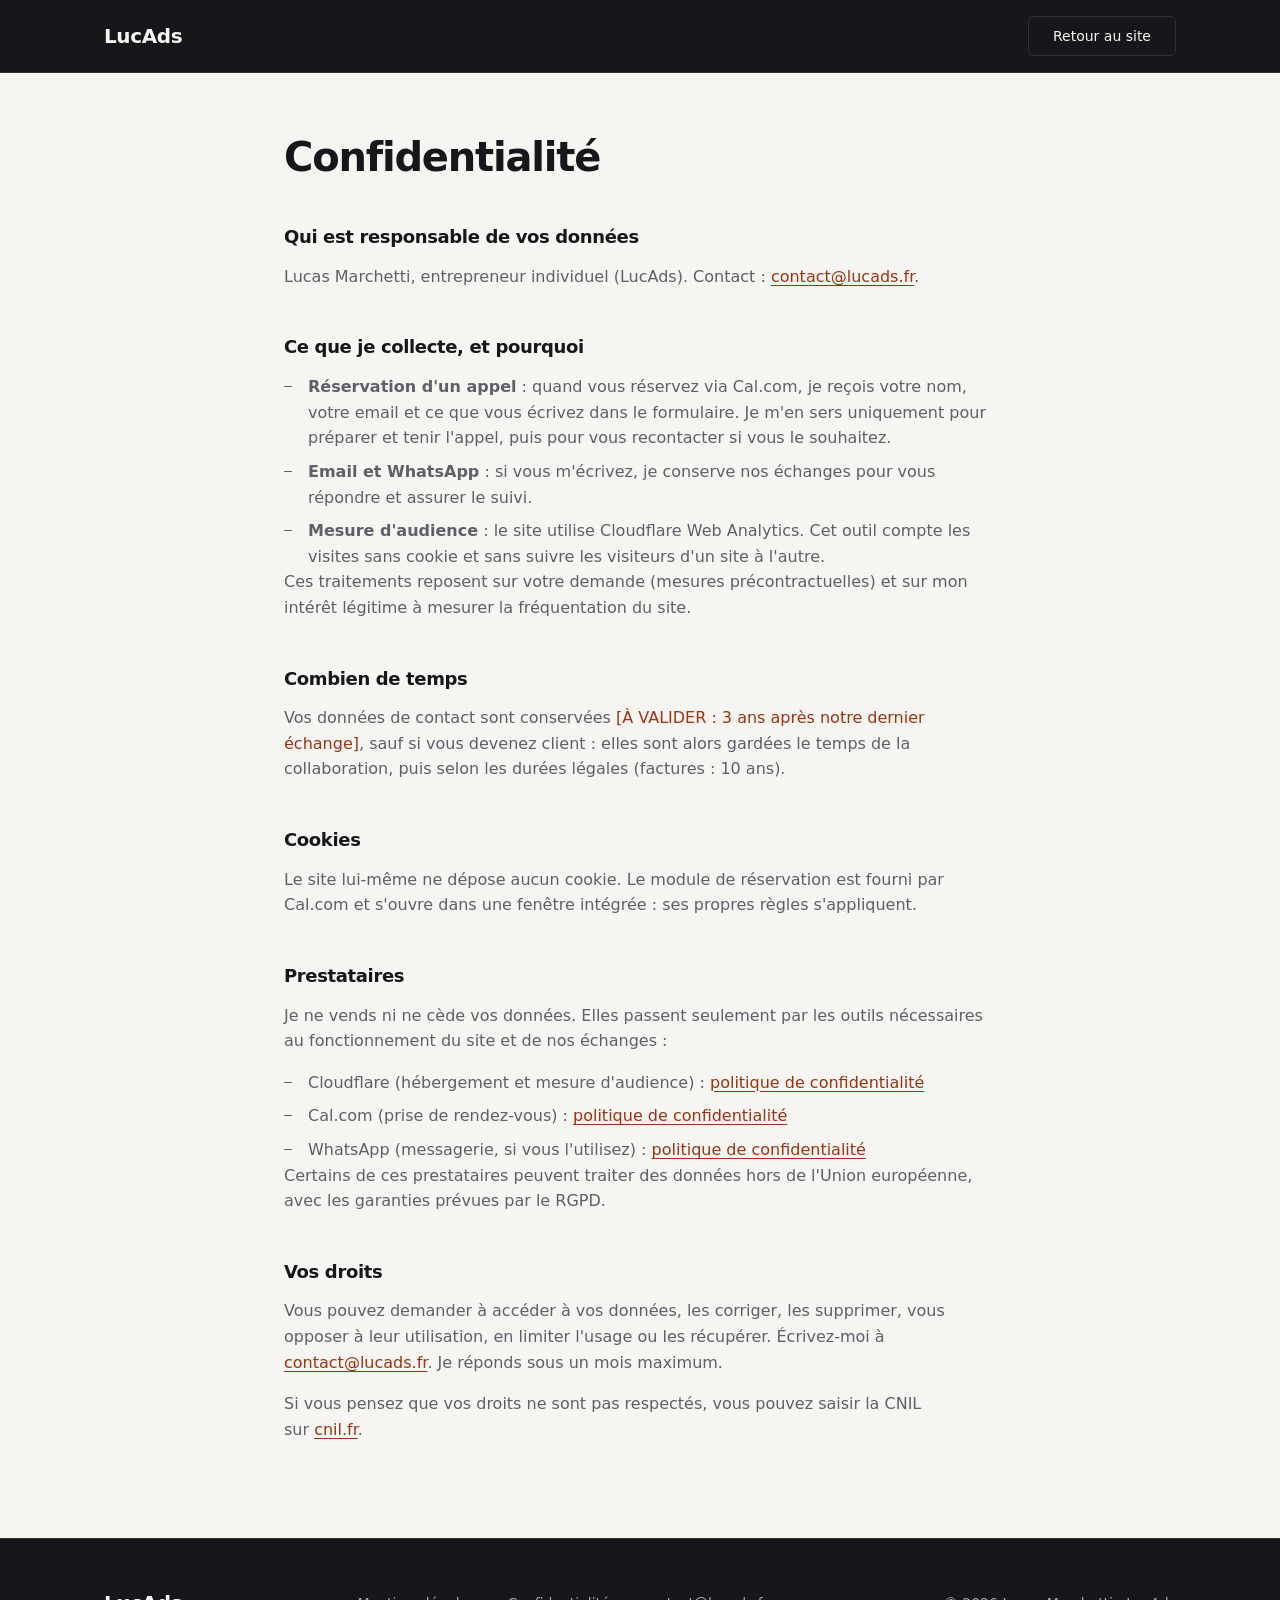
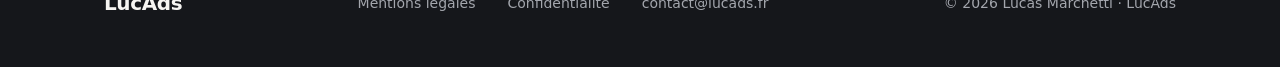
==== confidentialite.html @ 69f7c2b8 "feat: refonte "pas l'air fait par une IA" - DESIGN.md : palette encre/papier/brique, Schibsted Grote" ====
<!DOCTYPE html>
<html lang="fr">
<head>
<meta charset="UTF-8">
<meta name="viewport" content="width=device-width, initial-scale=1.0">
<title>Confidentialité | LucAds</title>
<meta name="description" content="Quelles données personnelles le site lucads.fr collecte, pourquoi, combien de temps, et comment exercer vos droits.">
<link rel="icon" href="assets/favicon.svg" type="image/svg+xml">
<link rel="icon" href="assets/favicon-32.png" type="image/png" sizes="32x32">
<link rel="apple-touch-icon" href="assets/apple-touch-icon.png">
<link rel="manifest" href="site.webmanifest">
<link rel="canonical" href="https://lucads.fr/confidentialite.html">
<meta name="theme-color" content="#15171b">
<link rel="stylesheet" href="styles.css">
<script>document.documentElement.classList.add("js");</script>
</head>
<body>

<a class="skip-link" href="#main">Aller au contenu</a>

<header class="site-header">
  <div class="container header-row">
    <a href="./" class="logo">LucAds</a>
    <a href="./" class="btn btn-secondary header-back">Retour au site</a>
  </div>
</header>

<main id="main" class="legal">
  <div class="container">
    <h1>Confidentialité</h1>

    <h2>Qui est responsable de vos données</h2>
    <p>Lucas Marchetti, entrepreneur individuel (LucAds). Contact : <a href="mailto:contact@lucads.fr">contact@lucads.fr</a>.</p>

    <h2>Ce que je collecte, et pourquoi</h2>
    <ul>
      <li><strong>Réservation d'un appel</strong> : quand vous réservez via Cal.com, je reçois votre nom, votre email et ce que vous écrivez dans le formulaire. Je m'en sers uniquement pour préparer et tenir l'appel, puis pour vous recontacter si vous le souhaitez.</li>
      <li><strong>Email et WhatsApp</strong> : si vous m'écrivez, je conserve nos échanges pour vous répondre et assurer le suivi.</li>
      <li><strong>Mesure d'audience</strong> : le site utilise Cloudflare Web Analytics. Cet outil compte les visites sans cookie et sans suivre les visiteurs d'un site à l'autre.</li>
    </ul>
    <p>Ces traitements reposent sur votre demande (mesures précontractuelles) et sur mon intérêt légitime à mesurer la fréquentation du site.</p>

    <h2>Combien de temps</h2>
    <p>Vos données de contact sont conservées <span class="a-completer">[À VALIDER : 3 ans après notre dernier échange]</span>, sauf si vous devenez client : elles sont alors gardées le temps de la collaboration, puis selon les durées légales (factures : 10 ans).</p>

    <h2>Cookies</h2>
    <p>Le site lui-même ne dépose aucun cookie. Le module de réservation est fourni par Cal.com et s'ouvre dans une fenêtre intégrée : ses propres règles s'appliquent.</p>

    <h2>Prestataires</h2>
    <p>Je ne vends ni ne cède vos données. Elles passent seulement par les outils nécessaires au fonctionnement du site et de nos échanges :</p>
    <ul>
      <li>Cloudflare (hébergement et mesure d'audience) : <a href="https://www.cloudflare.com/privacypolicy/" rel="noopener">politique de confidentialité</a></li>
      <li>Cal.com (prise de rendez-vous) : <a href="https://cal.com/privacy" rel="noopener">politique de confidentialité</a></li>
      <li>WhatsApp (messagerie, si vous l'utilisez) : <a href="https://www.whatsapp.com/legal/privacy-policy" rel="noopener">politique de confidentialité</a></li>
    </ul>
    <p>Certains de ces prestataires peuvent traiter des données hors de l'Union européenne, avec les garanties prévues par le RGPD.</p>

    <h2>Vos droits</h2>
    <p>Vous pouvez demander à accéder à vos données, les corriger, les supprimer, vous opposer à leur utilisation, en limiter l'usage ou les récupérer. Écrivez-moi à <a href="mailto:contact@lucads.fr">contact@lucads.fr</a>. Je réponds sous un mois maximum.</p>
    <p>Si vous pensez que vos droits ne sont pas respectés, vous pouvez saisir la CNIL sur <a href="https://www.cnil.fr/" rel="noopener">cnil.fr</a>.</p>
  </div>
</main>

<footer class="site-footer">
  <div class="container footer-row">
    <a href="./" class="logo">LucAds</a>
    <ul class="footer-links">
      <li><a href="mentions-legales.html">Mentions légales</a></li>
      <li><a href="confidentialite.html" aria-current="page">Confidentialité</a></li>
      <li><a href="mailto:contact@lucads.fr">contact@lucads.fr</a></li>
    </ul>
    <p class="footer-copy">© 2026 Lucas Marchetti · LucAds</p>
  </div>
</footer>

</body>
</html>
---- styles.css ----
/* ============================================================
   LucAds · styles
   Toutes les valeurs viennent de DESIGN.md. Rien en dur ailleurs.
   ============================================================ */

@font-face {
  font-family: "Schibsted Grotesk";
  src: url("assets/fonts/schibsted-grotesk-latin-400-normal.woff2") format("woff2");
  font-weight: 400;
  font-display: swap;
}
@font-face {
  font-family: "Schibsted Grotesk";
  src: url("assets/fonts/schibsted-grotesk-latin-500-normal.woff2") format("woff2");
  font-weight: 500;
  font-display: swap;
}
@font-face {
  font-family: "Schibsted Grotesk";
  src: url("assets/fonts/schibsted-grotesk-latin-700-normal.woff2") format("woff2");
  font-weight: 700;
  font-display: swap;
}
@font-face {
  font-family: "IBM Plex Mono";
  src: url("assets/fonts/ibm-plex-mono-latin-400-normal.woff2") format("woff2");
  font-weight: 400;
  font-display: swap;
}

:root {
  /* Couleurs */
  --encre: #15171b;
  --encre-2: #202329;
  --papier: #f6f5f2;
  --papier-2: #ecebe6;
  --gris: #5d6068;
  --gris-clair: #a3a6ad;
  --brique: #c2410c;
  --brique-fonce: #9a3412;
  --blanc: #ffffff;
  --trait-clair: rgb(21 23 27 / 0.12);
  --trait-sombre: rgb(246 245 242 / 0.12);

  /* Typo */
  --font: "Schibsted Grotesk", system-ui, sans-serif;
  --mono: "IBM Plex Mono", ui-monospace, monospace;
  --fs-h1: clamp(2.25rem, 5vw, 3.5rem);
  --fs-h2: clamp(1.75rem, 3.2vw, 2.5rem);
  --fs-h3: 1.125rem;
  --fs-lead: 1.125rem;
  --fs-body: 1rem;
  --fs-small: 0.875rem;
  --fs-label: 0.75rem;

  /* Formes et espaces */
  --radius: 6px;
  --s1: 8px;
  --s2: 16px;
  --s3: 24px;
  --s4: 32px;
  --s5: 48px;
  --s6: 64px;
  --s7: 96px;
  --max: 1120px;
  --header-h: 72px;

  /* Mouvement */
  --ease: cubic-bezier(0.2, 0, 0, 1);
  --t-fast: 150ms;
}

/* ============================================================
   Base
   ============================================================ */
*, *::before, *::after { margin: 0; padding: 0; box-sizing: border-box; }

html {
  scroll-behavior: smooth;
  scroll-padding-top: var(--header-h);
  interpolate-size: allow-keywords;
}

body {
  font-family: var(--font);
  font-size: var(--fs-body);
  line-height: 1.6;
  color: var(--encre);
  background: var(--papier);
  -webkit-font-smoothing: antialiased;
}

img { max-width: 100%; display: block; }
a { color: inherit; text-decoration: none; }
ul, ol { list-style: none; }
p { text-wrap: pretty; }

h1, h2, h3 { font-weight: 700; text-wrap: balance; }
h1 { font-size: var(--fs-h1); line-height: 1.08; letter-spacing: -0.03em; }
h2 { font-size: var(--fs-h2); line-height: 1.15; letter-spacing: -0.02em; }
h3 { font-size: var(--fs-h3); line-height: 1.3; }

.lead { font-size: var(--fs-lead); line-height: 1.55; color: var(--gris); }

.label {
  font-family: var(--mono);
  font-size: var(--fs-label);
  line-height: 1.4;
  letter-spacing: 0.06em;
  text-transform: uppercase;
  color: var(--brique-fonce);
  margin-bottom: var(--s2);
}

.icon {
  width: 20px;
  height: 20px;
  flex-shrink: 0;
  fill: none;
  stroke: currentColor;
  stroke-width: 1.75;
  stroke-linecap: round;
  stroke-linejoin: round;
}

:focus-visible {
  outline: 2px solid var(--brique);
  outline-offset: 3px;
  border-radius: var(--radius);
}

.container {
  max-width: var(--max);
  margin: 0 auto;
  padding: 0 var(--s3);
}

.skip-link {
  position: absolute;
  left: var(--s2);
  top: -100px;
  z-index: 200;
  padding: var(--s1) var(--s2);
  background: var(--brique);
  color: var(--blanc);
  border-radius: var(--radius);
}
.skip-link:focus { top: var(--s2); }

/* Sections */
.section { padding: var(--s7) 0; }
.section-soft { background: var(--papier-2); }
.section-dark { background: var(--encre); color: var(--papier); }
.section-dark .lead { color: var(--gris-clair); }
.section-dark .label { color: var(--gris-clair); }

.section-head { max-width: 640px; margin-bottom: var(--s6); }
.section-head .lead { margin-top: var(--s2); }

/* ============================================================
   Boutons
   ============================================================ */
.btn {
  display: inline-flex;
  align-items: center;
  justify-content: center;
  gap: var(--s1);
  min-height: 48px;
  padding: 0 var(--s3);
  border: 1px solid transparent;
  border-radius: var(--radius);
  font-family: var(--font);
  font-size: var(--fs-body);
  font-weight: 500;
  line-height: 1.2;
  cursor: pointer;
  transition: background-color var(--t-fast) var(--ease), border-color var(--t-fast) var(--ease), color var(--t-fast) var(--ease), transform 100ms var(--ease);
}
.btn:active { transform: scale(0.98); }

.btn-primary { background: var(--brique); color: var(--blanc); }
.btn-primary:hover { background: var(--brique-fonce); }

.btn-secondary { border-color: var(--trait-clair); color: var(--encre); }
.btn-secondary:hover { border-color: var(--encre); }
.section-dark .btn-secondary { border-color: var(--trait-sombre); color: var(--papier); }
.section-dark .btn-secondary:hover { border-color: var(--papier); }

.btn-row { display: flex; flex-wrap: wrap; gap: var(--s2); }

/* ============================================================
   En-tête
   ============================================================ */
.site-header {
  position: fixed;
  inset: 0 0 auto;
  z-index: 100;
  background: var(--encre);
  border-bottom: 1px solid var(--trait-sombre);
  color: var(--papier);
}
.header-row {
  display: flex;
  align-items: center;
  justify-content: space-between;
  height: var(--header-h);
}
.logo { font-weight: 700; font-size: 1.25rem; letter-spacing: -0.02em; }

.main-nav { display: flex; align-items: center; gap: var(--s5); }
.main-nav ul { display: flex; gap: var(--s4); }
.main-nav ul a {
  font-size: var(--fs-small);
  font-weight: 500;
  color: var(--gris-clair);
  transition: color var(--t-fast) var(--ease);
}
.main-nav ul a:hover { color: var(--papier); }
.main-nav .btn { min-height: 40px; font-size: var(--fs-small); }

.nav-toggle {
  display: none;
  align-items: center;
  justify-content: center;
  width: 48px;
  height: 48px;
  margin-right: calc(var(--s2) * -1);
  background: none;
  border: none;
  color: var(--papier);
  cursor: pointer;
}
.nav-toggle .icon { width: 24px; height: 24px; }
.nav-toggle .icon-close,
.nav-toggle[aria-expanded="true"] .icon-menu { display: none; }
.nav-toggle[aria-expanded="true"] .icon-close { display: block; }

/* ============================================================
   Haut de page
   ============================================================ */
.hero { padding: calc(var(--header-h) + var(--s7)) 0 var(--s6); }
.hero-grid {
  display: grid;
  grid-template-columns: 1.3fr 1fr;
  gap: var(--s6);
  align-items: center;
}
.hero h1 { margin-bottom: var(--s3); }
.hero .lead { max-width: 560px; margin-bottom: var(--s4); }
.hero-note { margin-top: var(--s2); font-size: var(--fs-small); color: var(--gris-clair); }

.hero-photo img {
  width: 100%;
  height: auto;
  aspect-ratio: 4 / 5;
  object-fit: cover;
  border-radius: var(--radius);
}

.clients {
  margin-top: var(--s7);
  padding-top: var(--s4);
  border-top: 1px solid var(--trait-sombre);
}
.clients-row {
  display: flex;
  flex-wrap: wrap;
  align-items: center;
  justify-content: space-between;
  gap: var(--s4) var(--s5);
}
/* Logos fournis en sombre sur transparent : on les passe en clair pour le fond encre */
.clients-row img {
  height: 48px;
  width: auto;
  filter: grayscale(1) invert(1) brightness(1.15);
  opacity: 0.75;
}
.clients-row img[src$="pegasus-racing.png"] { filter: grayscale(1) invert(1) brightness(1.7); }
.clients-row .logo-wide { height: 32px; }

/* ============================================================
   Méthode
   ============================================================ */
.steps {
  display: grid;
  grid-template-columns: repeat(4, 1fr);
  gap: var(--s3);
}
.step {
  padding: var(--s4) var(--s3);
  background: var(--papier-2);
  border-radius: var(--radius);
}
.step-index {
  display: block;
  font-family: var(--mono);
  font-size: var(--fs-small);
  color: var(--brique-fonce);
  margin-bottom: var(--s3);
}
.step h3 { margin-bottom: var(--s1); }
.step p { font-size: var(--fs-small); color: var(--gris); }

/* ============================================================
   Services
   ============================================================ */
.services-grid {
  display: grid;
  grid-template-columns: repeat(2, 1fr);
  gap: var(--s3);
}
.service-card {
  padding: var(--s4);
  background: var(--encre-2);
  border-radius: var(--radius);
}
.service-card .icon { color: var(--papier); margin-bottom: var(--s3); }
.service-card h3 { margin-bottom: var(--s1); }
.service-card p { color: var(--gris-clair); }

/* ============================================================
   À propos
   ============================================================ */
.about-grid {
  display: grid;
  grid-template-columns: 1fr 1.2fr;
  gap: var(--s6);
  align-items: start;
}
.about-text p + p { margin-top: var(--s2); }
.about-text p { font-size: var(--fs-lead); line-height: 1.55; }
.commitments {
  margin-top: var(--s4);
  padding-top: var(--s4);
  border-top: 1px solid var(--trait-clair);
  display: grid;
  grid-template-columns: repeat(2, 1fr);
  gap: var(--s2) var(--s3);
}
.commitments li { display: flex; gap: var(--s1); align-items: flex-start; }
.commitments .icon { color: var(--brique); margin-top: 2px; }

/* ============================================================
   FAQ
   ============================================================ */
.faq-list { max-width: 760px; border-top: 1px solid var(--trait-clair); }
.faq-item { border-bottom: 1px solid var(--trait-clair); }
.faq-item summary {
  display: flex;
  justify-content: space-between;
  align-items: center;
  gap: var(--s3);
  padding: var(--s3) 0;
  font-size: var(--fs-h3);
  font-weight: 500;
  cursor: pointer;
  list-style: none;
  transition: color var(--t-fast) var(--ease);
}
.faq-item summary::-webkit-details-marker { display: none; }
.faq-item summary:hover { color: var(--brique-fonce); }
.faq-item summary .icon { transition: transform 250ms var(--ease); }
.faq-item[open] summary .icon { transform: rotate(45deg); }
.faq-answer p { max-width: 640px; padding-bottom: var(--s3); color: var(--gris); }
/* Ouverture et fermeture animées nativement (Chrome 131+, Safari 18.4+). Ailleurs : sans animation. */
.faq-item::details-content {
  block-size: 0;
  overflow: hidden;
  transition: block-size 250ms var(--ease), content-visibility 250ms allow-discrete;
}
.faq-item[open]::details-content { block-size: auto; }

/* ============================================================
   Contact
   ============================================================ */
.contact h2 { max-width: 640px; margin-bottom: var(--s2); }
.contact .lead { max-width: 560px; margin-bottom: var(--s4); }

/* ============================================================
   Pied de page
   ============================================================ */
.site-footer {
  background: var(--encre);
  color: var(--gris-clair);
  border-top: 1px solid var(--trait-sombre);
  padding: var(--s5) 0;
  font-size: var(--fs-small);
}
.footer-row {
  display: flex;
  flex-wrap: wrap;
  align-items: center;
  justify-content: space-between;
  gap: var(--s3);
}
.site-footer .logo { color: var(--papier); }
.footer-links { display: flex; flex-wrap: wrap; gap: var(--s1) var(--s4); }
.footer-links a { transition: color var(--t-fast) var(--ease); }
.footer-links a:hover { color: var(--papier); }

/* ============================================================
   Pages légales
   ============================================================ */
.legal { padding: calc(var(--header-h) + var(--s6)) 0 var(--s7); }
.legal .container { max-width: 760px; }
.legal h1 { font-size: var(--fs-h2); margin-bottom: var(--s5); }
.legal h2 { font-size: var(--fs-h3); margin: var(--s5) 0 var(--s2); }
.legal p, .legal li { color: var(--gris); }
.legal p + p { margin-top: var(--s2); }
.legal ul { margin-top: var(--s2); display: grid; gap: var(--s1); }
.legal li { padding-left: var(--s3); position: relative; }
.legal li::before { content: ""; position: absolute; left: 0; top: 0.75em; width: 8px; height: 1px; background: var(--gris); }
.legal a { color: var(--brique-fonce); text-decoration: underline; text-underline-offset: 3px; }
.legal .a-completer { color: var(--brique-fonce); font-weight: 500; }

/* ============================================================
   Apparition au défilement
   ============================================================ */
.js .reveal {
  opacity: 0;
  transform: translateY(12px);
  transition: opacity 400ms var(--ease), transform 400ms var(--ease);
}
.js .reveal.is-visible { opacity: 1; transform: none; }

/* ============================================================
   Responsive
   ============================================================ */
@media (max-width: 960px) {
  .hero-grid { grid-template-columns: 1fr; gap: var(--s5); }
  .hero-photo { max-width: 360px; }
  .steps { grid-template-columns: repeat(2, 1fr); }
  .about-grid { grid-template-columns: 1fr; gap: var(--s3); }
  .clients-row { justify-content: flex-start; }
}

@media (max-width: 720px) {
  .container { padding: 0 var(--s2); }
  .section { padding: var(--s6) 0; }
  .section-head { margin-bottom: var(--s5); }

  .nav-toggle { display: flex; }
  .main-nav {
    position: fixed;
    top: var(--header-h);
    left: 0;
    right: 0;
    flex-direction: column;
    align-items: stretch;
    gap: var(--s3);
    padding: var(--s2) var(--s2) var(--s3);
    background: var(--encre);
    border-bottom: 1px solid var(--trait-sombre);
    opacity: 0;
    visibility: hidden;
    transition: opacity 200ms var(--ease), visibility 200ms;
  }
  .main-nav.is-open { opacity: 1; visibility: visible; }
  .main-nav ul { flex-direction: column; gap: 0; }
  .main-nav ul a {
    display: block;
    padding: var(--s2) 0;
    font-size: var(--fs-body);
    border-bottom: 1px solid var(--trait-sombre);
  }
  .main-nav .btn { min-height: 48px; font-size: var(--fs-body); }

  .hero { padding: calc(var(--header-h) + var(--s5)) 0 var(--s5); }
  .hero .btn-row .btn { width: 100%; }
  .hero-photo { max-width: 240px; }
  .clients { margin-top: var(--s6); }
  .clients-row { display: grid; grid-template-columns: 1fr 1fr; gap: var(--s4) var(--s3); }
  .clients-row img { height: 40px; }
  .clients-row .logo-wide { height: 26px; }

  .steps, .services-grid, .commitments { grid-template-columns: 1fr; }
  .step, .service-card { padding: var(--s3); }
  .about-text p { font-size: var(--fs-body); }
  .faq-item summary { font-size: var(--fs-body); }
  .contact .btn-row .btn { width: 100%; }
  .footer-row { flex-direction: column; align-items: flex-start; }
}

/* ============================================================
   Réduire les animations : tout devient instantané
   ============================================================ */
@media (prefers-reduced-motion: reduce) {
  html { scroll-behavior: auto; }
  *, *::before, *::after {
    transition-duration: 0s !important;
    animation-duration: 0s !important;
  }
  .js .reveal { opacity: 1; transform: none; }
}

/* Lien de retour des pages légales (pas de menu) */
.site-header .header-back { min-height: 40px; font-size: var(--fs-small); border-color: var(--trait-sombre); color: var(--papier); }
.site-header .header-back:hover { border-color: var(--papier); }
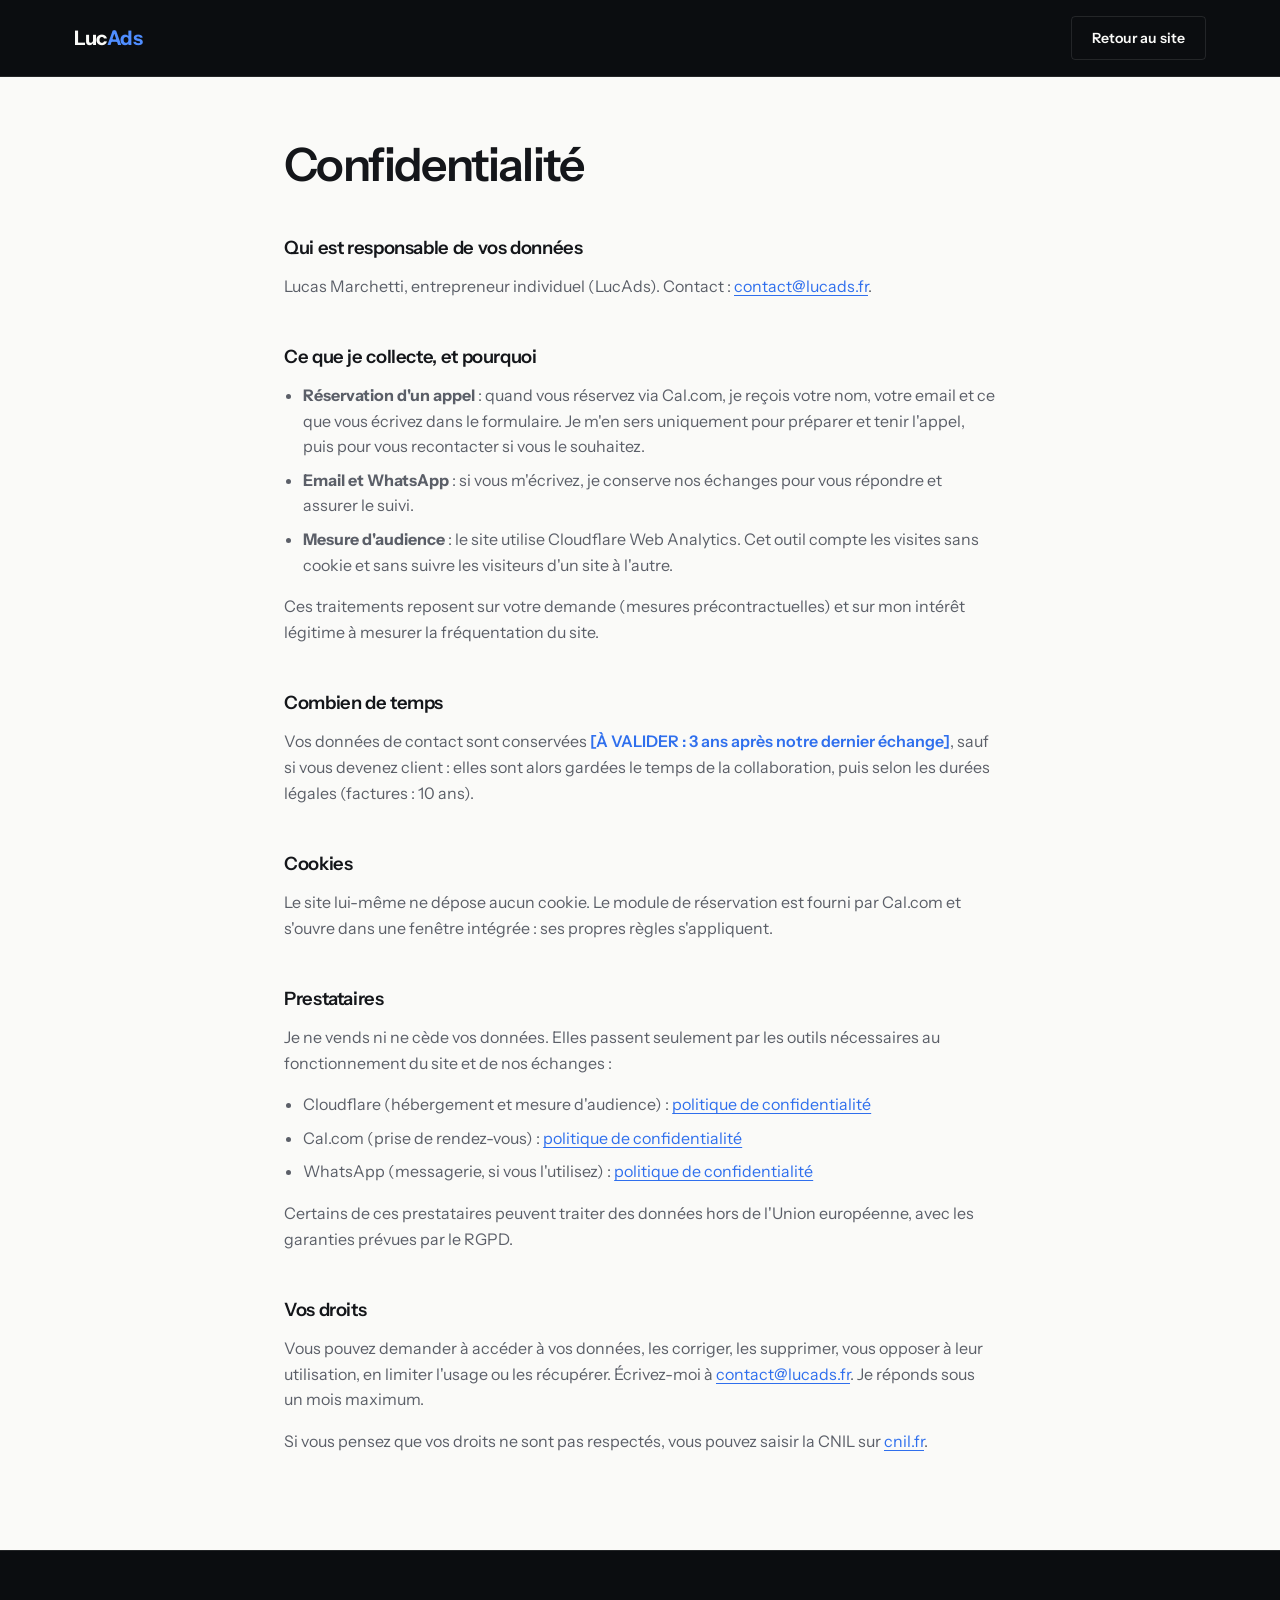
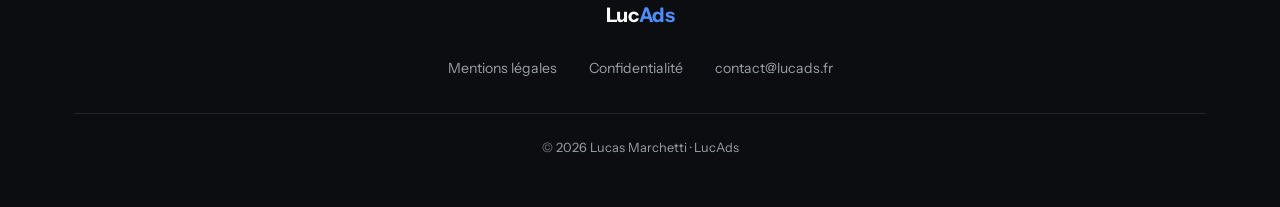
==== commit 9825204c: "revert: design et animations d'avant la refonte, nouveaux textes conservés" ====
--- a/confidentialite.html
+++ b/confidentialite.html
@@ -10,18 +10,17 @@
 <link rel="apple-touch-icon" href="assets/apple-touch-icon.png">
 <link rel="manifest" href="site.webmanifest">
 <link rel="canonical" href="https://lucads.fr/confidentialite.html">
-<meta name="theme-color" content="#15171b">
+<link rel="preconnect" href="https://fonts.googleapis.com">
+<link rel="preconnect" href="https://fonts.gstatic.com" crossorigin>
+<link href="https://fonts.googleapis.com/css2?family=Instrument+Sans:wght@400;500;600;700&family=Instrument+Serif:ital@0;1&display=swap" rel="stylesheet">
 <link rel="stylesheet" href="styles.css">
-<script>document.documentElement.classList.add("js");</script>
 </head>
 <body>
 
-<a class="skip-link" href="#main">Aller au contenu</a>
-
 <header class="site-header">
-  <div class="container header-row">
-    <a href="./" class="logo">LucAds</a>
-    <a href="./" class="btn btn-secondary header-back">Retour au site</a>
+  <div class="container">
+    <a href="./" class="logo">Luc<span>Ads</span></a>
+    <a href="./" class="btn btn-outline-dark header-back">Retour au site</a>
   </div>
 </header>
 
@@ -61,15 +60,19 @@
   </div>
 </main>
 
-<footer class="site-footer">
-  <div class="container footer-row">
-    <a href="./" class="logo">LucAds</a>
-    <ul class="footer-links">
-      <li><a href="mentions-legales.html">Mentions légales</a></li>
-      <li><a href="confidentialite.html" aria-current="page">Confidentialité</a></li>
-      <li><a href="mailto:contact@lucads.fr">contact@lucads.fr</a></li>
-    </ul>
-    <p class="footer-copy">© 2026 Lucas Marchetti · LucAds</p>
+<footer class="site-footer bg-dark">
+  <div class="container">
+    <div class="footer-grid">
+      <a href="./" class="logo">Luc<span>Ads</span></a>
+      <ul class="footer-links">
+        <li><a href="mentions-legales.html">Mentions légales</a></li>
+        <li><a href="confidentialite.html" aria-current="page">Confidentialité</a></li>
+        <li><a href="mailto:contact@lucads.fr">contact@lucads.fr</a></li>
+      </ul>
+    </div>
+    <div class="footer-bottom">
+      © 2026 Lucas Marchetti · LucAds
+    </div>
   </div>
 </footer>
 
--- a/styles.css
+++ b/styles.css
@@ -1,161 +1,110 @@
 /* ============================================================
-   LucAds · styles
-   Toutes les valeurs viennent de DESIGN.md. Rien en dur ailleurs.
-   ============================================================ */
-
-@font-face {
-  font-family: "Schibsted Grotesk";
-  src: url("assets/fonts/schibsted-grotesk-latin-400-normal.woff2") format("woff2");
+   LucAds — Design tokens
+   ============================================================ */
+:root {
+  --bg-dark: #0b0d10;
+  --bg-dark-soft: #11141a;
+  --bg-light: #fafaf8;
+  --bg-light-soft: #f1f1ee;
+  --text-dark: #fafaf8;
+  --text-dark-secondary: #9a9fa8;
+  --text-light: #14161a;
+  --text-light-secondary: #5b5f68;
+  --accent: #4f8dff;
+  --accent-dim: #2f6fed;
+  --border-dark: rgba(255, 255, 255, 0.1);
+  --border-light: rgba(20, 22, 26, 0.1);
+
+  --space-1: 8px;
+  --space-2: 16px;
+  --space-3: 24px;
+  --space-4: 32px;
+  --space-5: 48px;
+  --space-6: 64px;
+  --space-7: 96px;
+  --space-8: 128px;
+
+  --font-sans: "Instrument Sans", system-ui, sans-serif;
+  --font-serif: "Instrument Serif", Georgia, serif;
+
+  --max-width: 1180px;
+  --radius: 4px;
+  --ease: cubic-bezier(0.16, 1, 0.3, 1);
+}
+
+* { margin: 0; padding: 0; box-sizing: border-box; }
+
+html { scroll-behavior: smooth; scroll-padding-top: 96px; interpolate-size: allow-keywords; }
+
+body {
+  font-family: var(--font-sans);
+  font-size: 16px;
+  line-height: 1.6;
+  color: var(--text-light);
+  background: var(--bg-light);
+  -webkit-font-smoothing: antialiased;
+}
+
+img { max-width: 100%; display: block; }
+
+a { color: inherit; text-decoration: none; }
+
+p, .faq-answer, .commitment-item { text-wrap: pretty; }
+
+h1, h2, h3, h4 {
+  text-wrap: balance;
+  font-family: var(--font-sans);
+  font-weight: 600;
+  line-height: 1.08;
+  letter-spacing: -0.035em;
+}
+h3 { letter-spacing: -0.02em; line-height: 1.25; }
+
+/* Mot accentué en serif italique (éditorial) */
+.serif {
+  font-family: var(--font-serif);
+  font-style: italic;
   font-weight: 400;
-  font-display: swap;
-}
-@font-face {
-  font-family: "Schibsted Grotesk";
-  src: url("assets/fonts/schibsted-grotesk-latin-500-normal.woff2") format("woff2");
-  font-weight: 500;
-  font-display: swap;
-}
-@font-face {
-  font-family: "Schibsted Grotesk";
-  src: url("assets/fonts/schibsted-grotesk-latin-700-normal.woff2") format("woff2");
-  font-weight: 700;
-  font-display: swap;
-}
-@font-face {
-  font-family: "IBM Plex Mono";
-  src: url("assets/fonts/ibm-plex-mono-latin-400-normal.woff2") format("woff2");
-  font-weight: 400;
-  font-display: swap;
-}
-
-:root {
-  /* Couleurs */
-  --encre: #15171b;
-  --encre-2: #202329;
-  --papier: #f6f5f2;
-  --papier-2: #ecebe6;
-  --gris: #5d6068;
-  --gris-clair: #a3a6ad;
-  --brique: #c2410c;
-  --brique-fonce: #9a3412;
-  --blanc: #ffffff;
-  --trait-clair: rgb(21 23 27 / 0.12);
-  --trait-sombre: rgb(246 245 242 / 0.12);
-
-  /* Typo */
-  --font: "Schibsted Grotesk", system-ui, sans-serif;
-  --mono: "IBM Plex Mono", ui-monospace, monospace;
-  --fs-h1: clamp(2.25rem, 5vw, 3.5rem);
-  --fs-h2: clamp(1.75rem, 3.2vw, 2.5rem);
-  --fs-h3: 1.125rem;
-  --fs-lead: 1.125rem;
-  --fs-body: 1rem;
-  --fs-small: 0.875rem;
-  --fs-label: 0.75rem;
-
-  /* Formes et espaces */
-  --radius: 6px;
-  --s1: 8px;
-  --s2: 16px;
-  --s3: 24px;
-  --s4: 32px;
-  --s5: 48px;
-  --s6: 64px;
-  --s7: 96px;
-  --max: 1120px;
-  --header-h: 72px;
-
-  /* Mouvement */
-  --ease: cubic-bezier(0.2, 0, 0, 1);
-  --t-fast: 150ms;
-}
-
-/* ============================================================
-   Base
-   ============================================================ */
-*, *::before, *::after { margin: 0; padding: 0; box-sizing: border-box; }
-
-html {
-  scroll-behavior: smooth;
-  scroll-padding-top: var(--header-h);
-  interpolate-size: allow-keywords;
-}
-
-body {
-  font-family: var(--font);
-  font-size: var(--fs-body);
-  line-height: 1.6;
-  color: var(--encre);
-  background: var(--papier);
-  -webkit-font-smoothing: antialiased;
-}
-
-img { max-width: 100%; display: block; }
-a { color: inherit; text-decoration: none; }
-ul, ol { list-style: none; }
-p { text-wrap: pretty; }
-
-h1, h2, h3 { font-weight: 700; text-wrap: balance; }
-h1 { font-size: var(--fs-h1); line-height: 1.08; letter-spacing: -0.03em; }
-h2 { font-size: var(--fs-h2); line-height: 1.15; letter-spacing: -0.02em; }
-h3 { font-size: var(--fs-h3); line-height: 1.3; }
-
-.lead { font-size: var(--fs-lead); line-height: 1.55; color: var(--gris); }
-
-.label {
-  font-family: var(--mono);
-  font-size: var(--fs-label);
-  line-height: 1.4;
-  letter-spacing: 0.06em;
+  font-size: 1.1em;
+  letter-spacing: -0.01em;
+}
+
+.container {
+  max-width: var(--max-width);
+  margin: 0 auto;
+  padding: 0 var(--space-3);
+}
+
+section { position: relative; }
+
+/* Sections de fond */
+.bg-dark { background: var(--bg-dark); color: var(--text-dark); }
+.bg-dark .text-secondary { color: var(--text-dark-secondary); }
+.bg-light-soft { background: var(--bg-light-soft); }
+.text-secondary { color: var(--text-light-secondary); }
+
+.accent { color: var(--accent); }
+
+.eyebrow {
+  display: inline-flex;
+  align-items: center;
+  gap: var(--space-1);
+  font-size: 0.8rem;
+  font-weight: 600;
+  letter-spacing: 0.08em;
   text-transform: uppercase;
-  color: var(--brique-fonce);
-  margin-bottom: var(--s2);
-}
-
-.icon {
-  width: 20px;
-  height: 20px;
-  flex-shrink: 0;
-  fill: none;
-  stroke: currentColor;
-  stroke-width: 1.75;
-  stroke-linecap: round;
-  stroke-linejoin: round;
-}
-
-:focus-visible {
-  outline: 2px solid var(--brique);
-  outline-offset: 3px;
-  border-radius: var(--radius);
-}
-
-.container {
-  max-width: var(--max);
-  margin: 0 auto;
-  padding: 0 var(--s3);
-}
-
-.skip-link {
-  position: absolute;
-  left: var(--s2);
-  top: -100px;
-  z-index: 200;
-  padding: var(--s1) var(--s2);
-  background: var(--brique);
-  color: var(--blanc);
-  border-radius: var(--radius);
-}
-.skip-link:focus { top: var(--s2); }
-
-/* Sections */
-.section { padding: var(--s7) 0; }
-.section-soft { background: var(--papier-2); }
-.section-dark { background: var(--encre); color: var(--papier); }
-.section-dark .lead { color: var(--gris-clair); }
-.section-dark .label { color: var(--gris-clair); }
-
-.section-head { max-width: 640px; margin-bottom: var(--s6); }
-.section-head .lead { margin-top: var(--s2); }
+  color: var(--accent-dim);
+  margin-bottom: var(--space-2);
+}
+.bg-dark .eyebrow { color: var(--accent); }
+.eyebrow::before {
+  content: "";
+  width: 6px;
+  height: 6px;
+  border-radius: 50%;
+  background: var(--accent);
+  display: inline-block;
+}
 
 /* ============================================================
    Boutons
@@ -164,336 +113,996 @@
   display: inline-flex;
   align-items: center;
   justify-content: center;
-  gap: var(--s1);
-  min-height: 48px;
-  padding: 0 var(--s3);
+  gap: 10px;
+  padding: 14px 28px;
+  font-family: var(--font-sans);
+  font-size: 0.95rem;
+  font-weight: 600;
+  border-radius: var(--radius);
   border: 1px solid transparent;
-  border-radius: var(--radius);
-  font-family: var(--font);
-  font-size: var(--fs-body);
-  font-weight: 500;
-  line-height: 1.2;
   cursor: pointer;
-  transition: background-color var(--t-fast) var(--ease), border-color var(--t-fast) var(--ease), color var(--t-fast) var(--ease), transform 100ms var(--ease);
-}
-.btn:active { transform: scale(0.98); }
-
-.btn-primary { background: var(--brique); color: var(--blanc); }
-.btn-primary:hover { background: var(--brique-fonce); }
-
-.btn-secondary { border-color: var(--trait-clair); color: var(--encre); }
-.btn-secondary:hover { border-color: var(--encre); }
-.section-dark .btn-secondary { border-color: var(--trait-sombre); color: var(--papier); }
-.section-dark .btn-secondary:hover { border-color: var(--papier); }
-
-.btn-row { display: flex; flex-wrap: wrap; gap: var(--s2); }
-
-/* ============================================================
-   En-tête
+  transition: transform 0.25s var(--ease), background-color 0.25s var(--ease), color 0.25s var(--ease), border-color 0.25s var(--ease);
+  white-space: nowrap;
+}
+.btn:hover { transform: translateY(-2px); }
+.btn:active { transform: scale(0.97); transition-duration: 0.1s; }
+.btn:focus-visible { outline: 2px solid var(--accent); outline-offset: 3px; }
+
+.btn-primary {
+  background: var(--accent);
+  color: #fff;
+}
+.btn-primary:hover { background: #74a6ff; }
+
+.btn-outline-dark {
+  border-color: var(--border-dark);
+  color: var(--text-dark);
+  background: transparent;
+}
+.btn-outline-dark:hover { border-color: var(--accent); color: var(--accent); }
+
+.btn-outline-light {
+  border-color: var(--border-light);
+  color: var(--text-light);
+  background: transparent;
+}
+.btn-outline-light:hover { border-color: var(--text-light); }
+
+.btn-block { width: 100%; }
+
+.btn-whatsapp {
+  background: #25d366;
+  color: #fff;
+}
+.btn-whatsapp:hover { background: #45e07f; }
+.btn-whatsapp i { font-size: 1.1rem; }
+
+/* ============================================================
+   Bulle flottante WhatsApp
+   ============================================================ */
+.whatsapp-float {
+  position: fixed;
+  bottom: 24px;
+  right: 24px;
+  z-index: 90;
+  width: 56px;
+  height: 56px;
+  border-radius: 50%;
+  background: #25d366;
+  color: #06140c;
+  display: flex;
+  align-items: center;
+  justify-content: center;
+  box-shadow: 0 12px 28px -8px rgba(0, 0, 0, 0.45);
+  transition: transform 0.25s var(--ease), box-shadow 0.25s var(--ease);
+  animation: whatsapp-pulse 2.6s ease-in-out 3; /* attire l'oeil à l'arrivée, puis se calme */
+  font-size: 1.7rem;
+  line-height: 1;
+}
+.whatsapp-float:hover {
+  transform: scale(1.08);
+  box-shadow: 0 16px 36px -8px rgba(0, 0, 0, 0.55);
+}
+.whatsapp-float:focus-visible {
+  outline: 2px solid var(--accent);
+  outline-offset: 3px;
+  animation: none;
+}
+
+@keyframes whatsapp-pulse {
+  0%, 100% { box-shadow: 0 12px 28px -8px rgba(0, 0, 0, 0.45), 0 0 0 0 rgba(37, 211, 102, 0.45); }
+  50% { box-shadow: 0 12px 28px -8px rgba(0, 0, 0, 0.45), 0 0 0 10px rgba(37, 211, 102, 0); }
+}
+
+@media (prefers-reduced-motion: reduce) {
+  .whatsapp-float { animation: none; }
+}
+
+@media (max-width: 720px) {
+  .whatsapp-float { bottom: 16px; right: 16px; width: 50px; height: 50px; }
+}
+
+/* ============================================================
+   Curseur personnalisé
+   ============================================================ */
+/* Anneau qui accompagne le curseur natif (conservé pour garder la main sur les liens) */
+.cursor-ring {
+  position: fixed;
+  top: 0;
+  left: 0;
+  z-index: 9999;
+  width: 34px;
+  height: 34px;
+  pointer-events: none;
+  opacity: 0;
+  transition: opacity 0.2s var(--ease);
+  will-change: transform;
+}
+body.has-custom-cursor .cursor-ring { opacity: 1; }
+/* Le cercle visible est sur ::before : son échelle s'anime sans gêner le suivi image par image */
+.cursor-ring::before {
+  content: "";
+  position: absolute;
+  inset: 0;
+  border-radius: 50%;
+  border: 1.5px solid rgba(79, 141, 255, 0.5);
+  transition: transform 0.2s var(--ease), border-color 0.2s var(--ease), background-color 0.2s var(--ease);
+}
+.cursor-ring.is-active::before {
+  transform: scale(1.6);
+  border-color: var(--accent);
+  background: rgba(79, 141, 255, 0.1);
+}
+.cursor-ring.is-pressed::before { transform: scale(0.8); }
+
+@media (prefers-reduced-motion: reduce), (pointer: coarse) {
+  .cursor-ring { display: none; }
+}
+
+/* ============================================================
+   Header
    ============================================================ */
 .site-header {
   position: fixed;
-  inset: 0 0 auto;
+  top: 0;
+  left: 0;
+  right: 0;
   z-index: 100;
-  background: var(--encre);
-  border-bottom: 1px solid var(--trait-sombre);
-  color: var(--papier);
-}
-.header-row {
+  background: rgba(11, 13, 16, 0.7);
+  backdrop-filter: blur(12px);
+  border-bottom: 1px solid var(--border-dark);
+}
+.site-header .container {
   display: flex;
   align-items: center;
   justify-content: space-between;
-  height: var(--header-h);
-}
-.logo { font-weight: 700; font-size: 1.25rem; letter-spacing: -0.02em; }
-
-.main-nav { display: flex; align-items: center; gap: var(--s5); }
-.main-nav ul { display: flex; gap: var(--s4); }
-.main-nav ul a {
-  font-size: var(--fs-small);
+  height: 76px;
+}
+.logo {
+  font-family: var(--font-sans);
+  font-weight: 700;
+  font-size: 1.25rem;
+  color: var(--text-dark);
+  letter-spacing: -0.02em;
+}
+.logo span { color: var(--accent); font-weight: 800; }
+
+.main-nav {
+  display: flex;
+  align-items: center;
+  gap: var(--space-5);
+}
+.main-nav ul {
+  display: flex;
+  gap: var(--space-4);
+  list-style: none;
+}
+.main-nav a {
+  color: var(--text-dark-secondary);
+  font-size: 0.92rem;
   font-weight: 500;
-  color: var(--gris-clair);
-  transition: color var(--t-fast) var(--ease);
-}
-.main-nav ul a:hover { color: var(--papier); }
-.main-nav .btn { min-height: 40px; font-size: var(--fs-small); }
+  transition: color 0.2s var(--ease);
+  position: relative;
+}
+.main-nav a:hover { color: var(--text-dark); }
+.main-nav a.btn-primary,
+.main-nav a.btn-primary:hover { color: #fff; }
+.main-nav a::after {
+  content: "";
+  position: absolute;
+  left: 0;
+  bottom: -6px;
+  width: 100%;
+  height: 1px;
+  background: var(--accent);
+  transform: scaleX(0);
+  transform-origin: left;
+  transition: transform 0.25s var(--ease);
+}
+.main-nav a:hover::after { transform: scaleX(1); }
 
 .nav-toggle {
   display: none;
-  align-items: center;
-  justify-content: center;
-  width: 48px;
-  height: 48px;
-  margin-right: calc(var(--s2) * -1);
+  flex-direction: column;
+  gap: 5px;
   background: none;
   border: none;
-  color: var(--papier);
   cursor: pointer;
-}
-.nav-toggle .icon { width: 24px; height: 24px; }
-.nav-toggle .icon-close,
-.nav-toggle[aria-expanded="true"] .icon-menu { display: none; }
-.nav-toggle[aria-expanded="true"] .icon-close { display: block; }
-
-/* ============================================================
-   Haut de page
-   ============================================================ */
-.hero { padding: calc(var(--header-h) + var(--s7)) 0 var(--s6); }
+  padding: 8px;
+}
+.nav-toggle span {
+  width: 22px;
+  height: 2px;
+  background: var(--text-dark);
+  display: block;
+}
+
+/* ============================================================
+   Hero
+   ============================================================ */
+.hero {
+  background: radial-gradient(ellipse 80% 60% at 50% -10%, rgba(79, 141, 255, 0.16), transparent), var(--bg-dark);
+  min-height: 100vh;
+  display: flex;
+  flex-direction: column;
+  align-items: center;
+  padding: 120px 0 var(--space-4);
+  overflow: hidden;
+}
+.hero > .hero-grid { margin-block: auto; }
 .hero-grid {
   display: grid;
-  grid-template-columns: 1.3fr 1fr;
-  gap: var(--s6);
-  align-items: center;
-}
-.hero h1 { margin-bottom: var(--s3); }
-.hero .lead { max-width: 560px; margin-bottom: var(--s4); }
-.hero-note { margin-top: var(--s2); font-size: var(--fs-small); color: var(--gris-clair); }
-
-.hero-photo img {
+  grid-template-columns: 1.1fr 0.9fr;
+  gap: var(--space-6);
+  align-items: center;
   width: 100%;
-  height: auto;
-  aspect-ratio: 4 / 5;
+}
+.hero-grid > div:first-child {
+  text-align: center;
+  display: flex;
+  flex-direction: column;
+  align-items: center;
+}
+.hero h1 {
+  font-size: clamp(2.4rem, 4.5vw, 3.8rem);
+  color: var(--text-dark);
+  margin-bottom: var(--space-3);
+}
+.hero h1 .h1-thin {
+  color: var(--text-dark-secondary);
+  font-weight: 400;
+}
+.hero h1 .h1-accent {
+  color: var(--accent);
+  font-family: var(--font-serif);
+  font-style: italic;
+  font-weight: 400;
+  font-size: 1.1em; /* le serif a une hauteur d'x plus faible que la grotesque */
+  letter-spacing: -0.01em;
+}
+.hero-subtitle {
+  font-size: 1.15rem;
+  color: var(--text-dark-secondary);
+  max-width: 480px;
+  margin: 0 auto var(--space-4);
+  text-align: center;
+  text-wrap: balance;
+}
+.hero-cta-group {
+  display: flex;
+  align-items: center;
+  justify-content: center;
+  gap: var(--space-3);
+  flex-wrap: wrap;
+}
+.hero-microcopy {
+  font-size: 0.85rem;
+  color: var(--text-dark-secondary);
+  text-align: center;
+  margin-top: var(--space-3);
+}
+
+/* ============================================================
+   Hero — bloc photo animé
+   ============================================================ */
+.hero-photo {
+  position: relative;
+  width: 100%;
+  max-width: 380px;
+  margin: 0 auto;
+  aspect-ratio: 4/5;
+  will-change: transform;
+}
+.hero-photo.reveal { transition: opacity 0.7s var(--ease), transform 0.4s var(--ease); }
+
+.hero-photo-blob {
+  position: absolute;
+  top: -12%;
+  right: -16%;
+  width: 70%;
+  height: 70%;
+  background: radial-gradient(circle, rgba(79, 141, 255, 0.55), transparent 70%);
+  filter: blur(30px);
+  border-radius: 50%;
+  animation: blob-float 9s ease-in-out infinite;
+}
+
+.hero-photo-ring {
+  position: absolute;
+  top: -6%;
+  left: -8%;
+  width: 88%;
+  height: 88%;
+  background: linear-gradient(135deg, var(--accent), #1c3f8f);
+  border-radius: 44% 56% 62% 38% / 40% 44% 56% 60%;
+  transform: rotate(-7deg);
+  animation: brush-morph 12s ease-in-out infinite;
+  opacity: 0.9;
+}
+
+.hero-photo-frame {
+  position: relative;
+  width: 100%;
+  height: 100%;
+  border-radius: 42% 58% 65% 35% / 48% 38% 62% 52%;
+  overflow: hidden;
+  border: 1px solid var(--border-dark);
+  box-shadow: 0 30px 60px -24px rgba(0, 0, 0, 0.55);
+  animation: brush-morph 12s ease-in-out infinite;
+  animation-delay: 0.3s;
+}
+.hero-photo-frame img {
+  width: 100%;
+  height: 100%;
   object-fit: cover;
-  border-radius: var(--radius);
-}
-
-.clients {
-  margin-top: var(--s7);
-  padding-top: var(--s4);
-  border-top: 1px solid var(--trait-sombre);
-}
-.clients-row {
-  display: flex;
-  flex-wrap: wrap;
-  align-items: center;
-  justify-content: space-between;
-  gap: var(--s4) var(--s5);
-}
-/* Logos fournis en sombre sur transparent : on les passe en clair pour le fond encre */
-.clients-row img {
-  height: 48px;
-  width: auto;
-  filter: grayscale(1) invert(1) brightness(1.15);
-  opacity: 0.75;
-}
-.clients-row img[src$="pegasus-racing.png"] { filter: grayscale(1) invert(1) brightness(1.7); }
-.clients-row .logo-wide { height: 32px; }
-
-/* ============================================================
-   Méthode
+  filter: grayscale(100%) contrast(1.05);
+}
+.hero-photo-frame::after {
+  content: "";
+  position: absolute;
+  inset: 0;
+  background: linear-gradient(160deg, rgba(79, 141, 255, 0.35), rgba(11, 13, 16, 0.15) 55%, rgba(79, 141, 255, 0.25));
+  mix-blend-mode: color;
+  pointer-events: none;
+}
+
+.hero-badge {
+  position: absolute;
+  display: flex;
+  flex-direction: column;
+  align-items: center;
+  justify-content: center;
+  gap: 4px;
+  width: 96px;
+  height: 96px;
+  background: var(--bg-dark-soft);
+  border: 1px solid var(--border-dark);
+  border-radius: 50%;
+  padding: 10px;
+  font-size: 0.72rem;
+  font-weight: 600;
+  line-height: 1.2;
+  color: var(--text-dark);
+  text-align: center;
+  overflow: hidden;
+  word-break: break-word;
+  hyphens: auto;
+  box-shadow: 0 16px 32px -16px rgba(0, 0, 0, 0.5);
+  white-space: normal;
+}
+.hero-badge strong { color: var(--accent); }
+.hero-badge-dot {
+  width: 7px;
+  height: 7px;
+  border-radius: 50%;
+  background: var(--accent);
+  box-shadow: 0 0 0 0 rgba(79, 141, 255, 0.6);
+  flex-shrink: 0;
+}
+.hero-badge-1 {
+  top: 10%;
+  left: 10%;
+  transform: translate(-50%, -50%);
+}
+.hero-badge-2 {
+  bottom: 10%;
+  right: 10%;
+  transform: translate(50%, 50%);
+}
+
+@keyframes blob-float {
+  0%, 100% { transform: translate(0, 0) scale(1); }
+  50% { transform: translate(-14px, 18px) scale(1.08); }
+}
+@keyframes brush-morph {
+  0%, 100% { border-radius: 42% 58% 65% 35% / 48% 38% 62% 52%; }
+  33% { border-radius: 58% 42% 38% 62% / 35% 60% 40% 65%; }
+  66% { border-radius: 35% 65% 55% 45% / 60% 45% 55% 40%; }
+}
+@keyframes badge-float-1 {
+  0%, 100% { transform: translate(-50%, -50%) translateY(0); }
+  50% { transform: translate(-50%, -50%) translateY(-10px); }
+}
+@keyframes badge-float-2 {
+  0%, 100% { transform: translate(50%, 50%) translateY(0); }
+  50% { transform: translate(50%, 50%) translateY(10px); }
+}
+@keyframes pulse-dot {
+  0%, 100% { box-shadow: 0 0 0 0 rgba(79, 141, 255, 0.55); }
+  50% { box-shadow: 0 0 0 6px rgba(79, 141, 255, 0); }
+}
+
+/* ============================================================
+   Section headers (générique)
+   ============================================================ */
+.section-head {
+  max-width: 640px;
+  margin: 0 auto var(--space-6);
+  text-align: center;
+}
+.section-head h2 {
+  font-size: clamp(2rem, 3.6vw, 3rem);
+}
+.section-head h2 .serif,
+.cta-final h2 .serif { color: var(--accent-dim); }
+.bg-dark .section-head h2 .serif,
+.cta-final h2 .serif { color: var(--accent); }
+.section-head p {
+  margin-top: var(--space-2);
+  font-size: 1.05rem;
+}
+.section-pad { padding: var(--space-7) 0; }
+
+/* ============================================================
+   Problème / bénéfice
+   ============================================================ */
+.problem-grid {
+  display: grid;
+  grid-template-columns: repeat(3, 1fr);
+  gap: var(--space-4);
+}
+.problem-card {
+  background: var(--bg-light);
+  border: 1px solid var(--border-light);
+  border-radius: 6px;
+  padding: var(--space-4);
+  text-align: center;
+  display: flex;
+  flex-direction: column;
+  align-items: center;
+  transition: transform 0.3s var(--ease), box-shadow 0.3s var(--ease), border-color 0.3s var(--ease);
+}
+.problem-card:hover {
+  transform: translateY(-4px);
+  box-shadow: 0 16px 32px -16px rgba(20, 22, 26, 0.18);
+  border-color: var(--accent-dim);
+}
+.problem-card .num {
+  font-family: var(--font-sans);
+  font-size: 0.85rem;
+  color: var(--accent-dim);
+  font-weight: 700;
+  margin-bottom: var(--space-2);
+}
+.problem-card h3 { font-size: 1.15rem; margin-bottom: var(--space-2); }
+.problem-grid .reveal:nth-child(1) { transition-delay: 0ms; }
+.problem-grid .reveal:nth-child(2) { transition-delay: 90ms; }
+.problem-grid .reveal:nth-child(3) { transition-delay: 180ms; }
+
+/* ============================================================
+   Comment ça marche — steps
    ============================================================ */
 .steps {
   display: grid;
   grid-template-columns: repeat(4, 1fr);
-  gap: var(--s3);
+  gap: var(--space-3);
 }
 .step {
-  padding: var(--s4) var(--s3);
-  background: var(--papier-2);
-  border-radius: var(--radius);
-}
-.step-index {
+  position: relative;
+  padding: var(--space-4) var(--space-3) var(--space-3);
+  border-top: 2px solid var(--accent-dim);
+  background: var(--bg-light-soft);
+  border-radius: 6px;
+  text-align: center;
+  display: flex;
+  flex-direction: column;
+  align-items: center;
+  transition: transform 0.3s var(--ease), box-shadow 0.3s var(--ease);
+}
+.step .step-index {
+  font-family: var(--font-serif);
+  font-style: italic;
+  font-size: 2.6rem;
+  font-weight: 400;
+  line-height: 1;
+  color: var(--accent-dim);
   display: block;
-  font-family: var(--mono);
-  font-size: var(--fs-small);
-  color: var(--brique-fonce);
-  margin-bottom: var(--s3);
-}
-.step h3 { margin-bottom: var(--s1); }
-.step p { font-size: var(--fs-small); color: var(--gris); }
+  margin-bottom: var(--space-2);
+}
+.step h3 { color: var(--text-light); font-size: 1.05rem; margin-bottom: var(--space-1); }
+.step p { color: var(--text-light-secondary); font-size: 0.92rem; }
+.steps .reveal:nth-child(1) { transition-delay: 0ms; }
+.steps .reveal:nth-child(2) { transition-delay: 90ms; }
+.steps .reveal:nth-child(3) { transition-delay: 180ms; }
+.steps .reveal:nth-child(4) { transition-delay: 270ms; }
 
 /* ============================================================
    Services
    ============================================================ */
 .services-grid {
   display: grid;
-  grid-template-columns: repeat(2, 1fr);
-  gap: var(--s3);
+  grid-template-columns: repeat(6, 1fr);
+  gap: var(--space-3);
 }
 .service-card {
-  padding: var(--s4);
-  background: var(--encre-2);
-  border-radius: var(--radius);
-}
-.service-card .icon { color: var(--papier); margin-bottom: var(--s3); }
-.service-card h3 { margin-bottom: var(--s1); }
-.service-card p { color: var(--gris-clair); }
-
-/* ============================================================
-   À propos
+  grid-column: span 2;
+  background: var(--bg-dark-soft);
+  border: 1px solid var(--border-dark);
+  border-radius: 6px;
+  padding: var(--space-4);
+  text-align: center;
+  display: flex;
+  flex-direction: column;
+  align-items: center;
+  transition: border-color 0.3s var(--ease), transform 0.3s var(--ease), box-shadow 0.3s var(--ease);
+}
+.service-card:hover {
+  border-color: var(--accent);
+}
+.service-card .icon {
+  width: 40px;
+  height: 40px;
+  border-radius: 6px;
+  background: var(--border-dark);
+  display: flex;
+  align-items: center;
+  justify-content: center;
+  margin-bottom: var(--space-3);
+  font-family: var(--font-sans);
+  font-weight: 700;
+  color: var(--accent);
+  transition: transform 0.3s var(--ease), background-color 0.3s var(--ease);
+}
+.service-card:hover .icon { transform: scale(1.1); background: var(--accent); color: #fff; }
+.service-card h3 { font-size: 1.1rem; margin-bottom: var(--space-2); }
+.service-card p { font-size: 0.95rem; }
+.service-card.full {
+  grid-column: span 6;
+  display: flex;
+  flex-direction: column;
+  align-items: center;
+  gap: var(--space-2);
+}
+.service-card.full .icon { flex-shrink: 0; }
+.service-card.full > div { text-align: center; }
+.service-card.full p { max-width: 560px; }
+.services-grid .reveal:nth-child(1) { transition-delay: 0ms; }
+.services-grid .reveal:nth-child(2) { transition-delay: 70ms; }
+.services-grid .reveal:nth-child(3) { transition-delay: 140ms; }
+.services-grid .reveal:nth-child(4) { transition-delay: 210ms; }
+.services-grid .reveal:nth-child(5) { transition-delay: 280ms; }
+.services-grid .reveal:nth-child(6) { transition-delay: 350ms; }
+
+/* ============================================================
+   Pourquoi LucAds — à propos
    ============================================================ */
 .about-grid {
   display: grid;
-  grid-template-columns: 1fr 1.2fr;
-  gap: var(--s6);
-  align-items: start;
-}
-.about-text p + p { margin-top: var(--s2); }
-.about-text p { font-size: var(--fs-lead); line-height: 1.55; }
+  grid-template-columns: 0.8fr 1.2fr;
+  gap: var(--space-6);
+  align-items: center;
+}
+.about-photo {
+  position: relative;
+  aspect-ratio: 4/5;
+}
+.about-photo-blob {
+  position: absolute;
+  top: -10%;
+  left: -12%;
+  width: 70%;
+  height: 70%;
+  background: radial-gradient(circle, rgba(79, 141, 255, 0.35), transparent 70%);
+  filter: blur(28px);
+  border-radius: 50%;
+  animation: blob-float 9s ease-in-out infinite;
+}
+.about-photo-frame {
+  position: relative;
+  width: 100%;
+  height: 100%;
+  border-radius: 42% 58% 65% 35% / 48% 38% 62% 52%;
+  overflow: hidden;
+  background: var(--bg-light-soft);
+  box-shadow: 0 30px 60px -30px rgba(20, 22, 26, 0.28);
+  animation: brush-morph 12s ease-in-out infinite;
+}
+.about-photo-frame img {
+  width: 100%;
+  height: 100%;
+  object-fit: cover;
+  filter: grayscale(100%) contrast(1.05);
+}
+.about-photo-frame::after {
+  content: "";
+  position: absolute;
+  inset: 0;
+  background: linear-gradient(160deg, rgba(79, 141, 255, 0.22), rgba(20, 22, 26, 0.05) 55%, rgba(79, 141, 255, 0.16));
+  mix-blend-mode: multiply;
+  pointer-events: none;
+}
+.about-text { text-align: center; display: flex; flex-direction: column; align-items: center; }
+.about-text h2 { font-size: clamp(2rem, 3.4vw, 2.8rem); margin-bottom: var(--space-3); }
+.about-text h2 .h2-thin { font-family: var(--font-serif); font-style: italic; font-weight: 400; letter-spacing: -0.01em; color: var(--text-light-secondary); }
+.about-text p { margin-bottom: var(--space-3); max-width: 520px; }
+
+.proof-row {
+  display: grid;
+  grid-template-columns: repeat(3, 1fr);
+  gap: var(--space-3);
+  margin-top: var(--space-5);
+  width: 100%;
+}
+.proof-item {
+  border-top: 1px solid var(--border-light);
+  padding-top: var(--space-2);
+  text-align: center;
+  transition: transform 0.3s var(--ease);
+}
+.proof-item .value {
+  font-family: var(--font-serif);
+  font-style: italic;
+  font-size: 2.2rem;
+  font-weight: 400;
+  line-height: 1.1;
+  color: var(--accent-dim);
+}
+.proof-item .label {
+  font-size: 0.85rem;
+  color: var(--text-light-secondary);
+}
+
 .commitments {
-  margin-top: var(--s4);
-  padding-top: var(--s4);
-  border-top: 1px solid var(--trait-clair);
+  margin-top: var(--space-5);
   display: grid;
   grid-template-columns: repeat(2, 1fr);
-  gap: var(--s2) var(--s3);
-}
-.commitments li { display: flex; gap: var(--s1); align-items: flex-start; }
-.commitments .icon { color: var(--brique); margin-top: 2px; }
+  gap: var(--space-2);
+  width: 100%;
+  max-width: 520px;
+}
+.commitment-item {
+  display: flex;
+  gap: 10px;
+  align-items: flex-start;
+  justify-content: center;
+  text-align: left;
+  font-size: 0.92rem;
+}
+.commitment-item .check {
+  color: var(--accent-dim);
+  font-weight: 700;
+  flex-shrink: 0;
+  line-height: 1.5;
+}
 
 /* ============================================================
    FAQ
    ============================================================ */
-.faq-list { max-width: 760px; border-top: 1px solid var(--trait-clair); }
-.faq-item { border-bottom: 1px solid var(--trait-clair); }
-.faq-item summary {
+.faq-list { max-width: 760px; margin: 0 auto; }
+.faq-item {
+  border-bottom: 1px solid var(--border-light);
+}
+.faq-question {
+  width: 100%;
   display: flex;
   justify-content: space-between;
   align-items: center;
-  gap: var(--s3);
-  padding: var(--s3) 0;
-  font-size: var(--fs-h3);
-  font-weight: 500;
+  gap: var(--space-3);
+  padding: var(--space-3) 0;
+  background: none;
+  border: none;
+  text-align: left;
+  font-family: var(--font-sans);
+  font-size: 1.05rem;
+  font-weight: 600;
+  color: var(--text-light);
   cursor: pointer;
-  list-style: none;
-  transition: color var(--t-fast) var(--ease);
-}
-.faq-item summary::-webkit-details-marker { display: none; }
-.faq-item summary:hover { color: var(--brique-fonce); }
-.faq-item summary .icon { transition: transform 250ms var(--ease); }
-.faq-item[open] summary .icon { transform: rotate(45deg); }
-.faq-answer p { max-width: 640px; padding-bottom: var(--s3); color: var(--gris); }
-/* Ouverture et fermeture animées nativement (Chrome 131+, Safari 18.4+). Ailleurs : sans animation. */
+  transition: color 0.25s var(--ease);
+}
+.faq-question:hover { color: var(--accent-dim); }
+.faq-question .plus {
+  font-size: 1.4rem;
+  color: var(--accent-dim);
+  transition: transform 0.3s var(--ease);
+  flex-shrink: 0;
+}
+.faq-item[open] .faq-question .plus { transform: rotate(45deg); }
+.faq-answer {
+  --faq-pad-open: var(--space-3);
+  color: var(--text-light-secondary);
+  max-width: 640px;
+  margin: 0 auto;
+  text-align: center;
+}
+.faq-answer > div::after { content: ""; display: block; height: var(--faq-pad-open); }
+/* Ouverture ET fermeture animées nativement (Chrome 131+, Safari 18.4+).
+   Ailleurs, la réponse s'ouvre et se ferme simplement sans animation. */
 .faq-item::details-content {
   block-size: 0;
   overflow: hidden;
-  transition: block-size 250ms var(--ease), content-visibility 250ms allow-discrete;
+  transition: block-size 0.35s var(--ease), content-visibility 0.35s allow-discrete;
 }
 .faq-item[open]::details-content { block-size: auto; }
-
-/* ============================================================
-   Contact
-   ============================================================ */
-.contact h2 { max-width: 640px; margin-bottom: var(--s2); }
-.contact .lead { max-width: 560px; margin-bottom: var(--s4); }
-
-/* ============================================================
-   Pied de page
+.faq-item summary { list-style: none; }
+.faq-item summary::-webkit-details-marker { display: none; }
+
+/* ============================================================
+   CTA final
+   ============================================================ */
+.cta-final {
+  text-align: center;
+  padding: var(--space-7) 0;
+}
+.cta-final h2 {
+  font-size: clamp(2.2rem, 4.2vw, 3.4rem);
+  max-width: 700px;
+  margin: 0 auto var(--space-3);
+}
+.cta-final p { max-width: 540px; margin: 0 auto var(--space-4); color: var(--text-dark-secondary); }
+.cta-final .btn-row { display: flex; justify-content: center; gap: var(--space-3); flex-wrap: wrap; }
+.contact-direct {
+  margin-top: var(--space-5);
+  font-size: 0.9rem;
+  color: var(--text-dark-secondary);
+}
+.contact-direct a { color: var(--accent); border-bottom: 1px solid transparent; }
+.contact-direct a:hover { border-bottom-color: var(--accent); }
+
+/* ============================================================
+   Footer
    ============================================================ */
 .site-footer {
-  background: var(--encre);
-  color: var(--gris-clair);
-  border-top: 1px solid var(--trait-sombre);
-  padding: var(--s5) 0;
-  font-size: var(--fs-small);
-}
-.footer-row {
-  display: flex;
-  flex-wrap: wrap;
-  align-items: center;
-  justify-content: space-between;
-  gap: var(--s3);
-}
-.site-footer .logo { color: var(--papier); }
-.footer-links { display: flex; flex-wrap: wrap; gap: var(--s1) var(--s4); }
-.footer-links a { transition: color var(--t-fast) var(--ease); }
-.footer-links a:hover { color: var(--papier); }
-
-/* ============================================================
-   Pages légales
-   ============================================================ */
-.legal { padding: calc(var(--header-h) + var(--s6)) 0 var(--s7); }
-.legal .container { max-width: 760px; }
-.legal h1 { font-size: var(--fs-h2); margin-bottom: var(--s5); }
-.legal h2 { font-size: var(--fs-h3); margin: var(--s5) 0 var(--s2); }
-.legal p, .legal li { color: var(--gris); }
-.legal p + p { margin-top: var(--s2); }
-.legal ul { margin-top: var(--s2); display: grid; gap: var(--s1); }
-.legal li { padding-left: var(--s3); position: relative; }
-.legal li::before { content: ""; position: absolute; left: 0; top: 0.75em; width: 8px; height: 1px; background: var(--gris); }
-.legal a { color: var(--brique-fonce); text-decoration: underline; text-underline-offset: 3px; }
-.legal .a-completer { color: var(--brique-fonce); font-weight: 500; }
-
-/* ============================================================
-   Apparition au défilement
-   ============================================================ */
-.js .reveal {
+  padding: var(--space-5) 0;
+  border-top: 1px solid var(--border-dark);
+}
+.footer-grid {
+  display: flex;
+  justify-content: center;
+  align-items: center;
+  flex-direction: column;
+  gap: var(--space-3);
+}
+.footer-links {
+  display: flex;
+  gap: var(--space-4);
+  list-style: none;
+}
+.footer-links a { color: var(--text-dark-secondary); font-size: 0.88rem; transition: color 0.2s var(--ease); }
+.footer-links a:hover { color: var(--text-dark); }
+.footer-bottom {
+  margin-top: var(--space-4);
+  padding-top: var(--space-3);
+  border-top: 1px solid var(--border-dark);
+  font-size: 0.8rem;
+  color: var(--text-dark-secondary);
+  text-align: center;
+}
+
+/* ============================================================
+   Bandeau clients (défilement infini)
+   ============================================================ */
+.clients {
+  width: 100%;
+  margin-top: var(--space-6);
+  overflow: hidden;
+}
+.clients-label {
+  text-align: center;
+  font-family: var(--font-serif);
+  font-style: italic;
+  font-size: 1.05rem;
+  color: var(--text-dark-secondary);
+  margin-bottom: var(--space-3);
+}
+.clients-head {
+  display: flex;
+  justify-content: center;
+  align-items: baseline;
+  gap: var(--space-2);
+  margin-bottom: var(--space-3);
+}
+.clients-head .clients-label { margin-bottom: 0; }
+/* Arrêt du défilement au clavier et au tactile (WCAG 2.2.2), pas seulement au survol */
+.marquee-toggle {
+  background: none;
+  border: none;
+  padding: 4px 6px;
+  font: inherit;
+  font-size: 0.8rem;
+  color: var(--text-dark-secondary);
+  cursor: pointer;
+  text-decoration: underline;
+  text-underline-offset: 3px;
+  opacity: 0.7;
+  transition: opacity 0.2s var(--ease);
+}
+.marquee-toggle:hover { opacity: 1; }
+.marquee-toggle:focus-visible { outline: 2px solid var(--accent); outline-offset: 2px; border-radius: 2px; }
+@media (prefers-reduced-motion: reduce) { .marquee-toggle { display: none; } }
+
+.marquee {
+  -webkit-mask-image: linear-gradient(to right, transparent, #000 12%, #000 88%, transparent);
+  mask-image: linear-gradient(to right, transparent, #000 12%, #000 88%, transparent);
+}
+.marquee-inner {
+  display: flex;
+  align-items: center;
+  width: max-content;
+  animation: marquee 40s linear infinite;
+}
+.marquee-inner .client-logo { margin-right: var(--space-6); }
+.marquee:hover .marquee-inner,
+.clients.is-paused .marquee-inner { animation-play-state: paused; }
+/* 4 jeux de logos identiques : translateX(-50%) retombe exactement sur le 3e jeu, d'où une boucle sans saut */
+@keyframes marquee { to { transform: translateX(-50%); } }
+.client-logo {
+  height: 48px;
+  width: auto;
+  flex-shrink: 0;
+  /* logos sombres sur fond transparent -> rendus en blanc pour le fond noir */
+  filter: grayscale(1) invert(1) brightness(1.15);
+  opacity: 0.7;
+  transition: opacity 0.3s var(--ease), filter 0.3s var(--ease);
+}
+.client-logo:hover { opacity: 1; }
+/* Bleu clair d'origine : trop terne une fois inversé */
+.client-logo[src$="pegasus-racing.png"] { filter: grayscale(1) invert(1) brightness(1.7); }
+/* Logos typographiques larges : réduits pour garder un poids visuel homogène */
+.marquee-inner .client-logo--wide { height: 32px; }
+
+@media (prefers-reduced-motion: reduce) {
+  .marquee { -webkit-mask-image: none; mask-image: none; }
+  .marquee-inner { animation: none; width: auto; justify-content: center; flex-wrap: wrap; gap: var(--space-5); }
+  .client-logo.dup { display: none; }
+}
+
+@media (max-width: 720px) {
+  .clients { margin-top: var(--space-4); }
+  .clients-label { font-size: 0.95rem; margin-bottom: var(--space-2); }
+  .marquee-inner .client-logo { height: 38px; margin-right: var(--space-5); }
+  .marquee-inner .client-logo--wide { height: 26px; }
+}
+
+/* ============================================================
+   Scroll reveal
+   ============================================================ */
+.reveal {
   opacity: 0;
-  transform: translateY(12px);
-  transition: opacity 400ms var(--ease), transform 400ms var(--ease);
-}
-.js .reveal.is-visible { opacity: 1; transform: none; }
+  transform: translateY(24px) scale(0.98);
+  transition: opacity 0.7s var(--ease), transform 0.7s var(--ease);
+}
+.reveal.is-visible {
+  opacity: 1;
+  transform: translateY(0) scale(1);
+}
+
+@media (prefers-reduced-motion: reduce) {
+  .reveal { opacity: 1; transform: none; transition: none; }
+  .btn:hover, .service-card:hover, .problem-card:hover, .step:hover { transform: none; }
+  .hero-photo-blob, .hero-photo-ring, .hero-photo-frame, .hero-badge-1, .hero-badge-2, .hero-badge-dot { animation: none; }
+  .about-photo-blob, .about-photo-frame { animation: none; }
+  .faq-item::details-content { transition: none; }
+  .hero-photo { transition: none; }
+  html { scroll-behavior: auto; }
+}
 
 /* ============================================================
    Responsive
    ============================================================ */
-@media (max-width: 960px) {
-  .hero-grid { grid-template-columns: 1fr; gap: var(--s5); }
-  .hero-photo { max-width: 360px; }
+@media (max-width: 980px) {
+  .hero-grid { grid-template-columns: 1fr; gap: var(--space-3); }
+  .hero-photo { order: -1; max-width: 300px; margin-bottom: 0; }
+  .hero-badge { width: 84px; height: 84px; font-size: 0.7rem; padding: 8px; }
+  .problem-grid { grid-template-columns: 1fr; }
   .steps { grid-template-columns: repeat(2, 1fr); }
-  .about-grid { grid-template-columns: 1fr; gap: var(--s3); }
-  .clients-row { justify-content: flex-start; }
+  .services-grid { grid-template-columns: repeat(2, 1fr); }
+  .service-card { grid-column: span 1; }
+  .service-card.full { grid-column: span 2; }
+  .about-grid { grid-template-columns: 1fr; }
+  .about-photo { max-width: 320px; margin: 0 auto; }
+  .proof-row { grid-template-columns: repeat(3, 1fr); }
 }
 
 @media (max-width: 720px) {
-  .container { padding: 0 var(--s2); }
-  .section { padding: var(--s6) 0; }
-  .section-head { margin-bottom: var(--s5); }
-
-  .nav-toggle { display: flex; }
   .main-nav {
     position: fixed;
-    top: var(--header-h);
+    top: 76px;
     left: 0;
     right: 0;
     flex-direction: column;
     align-items: stretch;
-    gap: var(--s3);
-    padding: var(--s2) var(--s2) var(--s3);
-    background: var(--encre);
-    border-bottom: 1px solid var(--trait-sombre);
+    gap: 0;
+    background: var(--bg-dark);
+    border-bottom: 1px solid var(--border-dark);
+    padding: var(--space-3);
+    transform: translateY(-110%);
     opacity: 0;
-    visibility: hidden;
-    transition: opacity 200ms var(--ease), visibility 200ms;
+    transition: transform 0.3s var(--ease), opacity 0.3s var(--ease);
   }
-  .main-nav.is-open { opacity: 1; visibility: visible; }
-  .main-nav ul { flex-direction: column; gap: 0; }
-  .main-nav ul a {
+  .main-nav.is-open { transform: translateY(0); opacity: 1; }
+  .main-nav ul {
+    flex-direction: column;
+    gap: 0;
+    margin-bottom: var(--space-3);
+  }
+  .main-nav ul li a {
     display: block;
-    padding: var(--s2) 0;
-    font-size: var(--fs-body);
-    border-bottom: 1px solid var(--trait-sombre);
+    padding: var(--space-2) 0;
+    border-bottom: 1px solid var(--border-dark);
   }
-  .main-nav .btn { min-height: 48px; font-size: var(--fs-body); }
-
-  .hero { padding: calc(var(--header-h) + var(--s5)) 0 var(--s5); }
-  .hero .btn-row .btn { width: 100%; }
-  .hero-photo { max-width: 240px; }
-  .clients { margin-top: var(--s6); }
-  .clients-row { display: grid; grid-template-columns: 1fr 1fr; gap: var(--s4) var(--s3); }
-  .clients-row img { height: 40px; }
-  .clients-row .logo-wide { height: 26px; }
-
-  .steps, .services-grid, .commitments { grid-template-columns: 1fr; }
-  .step, .service-card { padding: var(--s3); }
-  .about-text p { font-size: var(--fs-body); }
-  .faq-item summary { font-size: var(--fs-body); }
-  .contact .btn-row .btn { width: 100%; }
-  .footer-row { flex-direction: column; align-items: flex-start; }
-}
-
-/* ============================================================
-   Réduire les animations : tout devient instantané
-   ============================================================ */
-@media (prefers-reduced-motion: reduce) {
-  html { scroll-behavior: auto; }
-  *, *::before, *::after {
-    transition-duration: 0s !important;
-    animation-duration: 0s !important;
+  .nav-toggle { display: flex; }
+  .hero {
+    min-height: 100vh;
+    min-height: 100dvh;
+    box-sizing: border-box;
+    padding: 110px 0 var(--space-4);
   }
-  .js .reveal { opacity: 1; transform: none; }
-}
-
-/* Lien de retour des pages légales (pas de menu) */
-.site-header .header-back { min-height: 40px; font-size: var(--fs-small); border-color: var(--trait-sombre); color: var(--papier); }
-.site-header .header-back:hover { border-color: var(--papier); }
+  .hero-photo { max-width: 130px; margin: 0 auto; }
+  .hero-grid { gap: var(--space-4); }
+  .hero-badge { display: none; } /* trop petits pour être lisibles à cette taille */
+  .hero-badge-dot { width: 4px; height: 4px; }
+  .hero-badge-1 { top: 14%; left: 14%; }
+  .hero-badge-2 { bottom: 14%; right: 14%; }
+  .eyebrow { margin-bottom: var(--space-2); font-size: 0.7rem; letter-spacing: 0.02em; white-space: nowrap; }
+  .hero h1 { font-size: 1.6rem; margin-bottom: var(--space-2); }
+  .hero-subtitle { font-size: 0.84rem; max-width: none; margin-bottom: var(--space-2); }
+  .hero-cta-group { flex-direction: column; align-items: center; gap: var(--space-2); }
+  .hero-cta-group .btn { width: 100%; max-width: 280px; padding: 12px 20px; }
+  .hero-microcopy { margin-top: var(--space-2); font-size: 0.78rem; }
+  .steps { grid-template-columns: 1fr; gap: var(--space-2); }
+  .services-grid { grid-template-columns: 1fr; gap: var(--space-2); }
+  .service-card.full { grid-column: span 1; flex-direction: column; }
+  .commitments { grid-template-columns: 1fr; }
+  .proof-row { grid-template-columns: 1fr; gap: var(--space-2); margin-top: var(--space-3); }
+
+  /* Compaction générale mobile : moins de scroll, sections plus denses */
+  .section-pad { padding: var(--space-5) 0; }
+  .section-head { margin: 0 auto var(--space-3); }
+  .section-head h2 { font-size: 1.4rem; }
+  .section-head p { font-size: 0.92rem; margin-top: var(--space-1); }
+
+  .problem-grid { gap: var(--space-2); }
+  .problem-card, .step, .service-card { padding: var(--space-3); }
+  .problem-card h3, .step h3, .service-card h3 { font-size: 1rem; }
+  .problem-card p, .step p, .service-card p { font-size: 0.88rem; }
+
+  .about-grid { gap: var(--space-3); }
+  .about-photo { max-width: 220px; }
+  .about-text h2 { font-size: 1.7rem; }
+  .about-text h2 .h2-thin { display: block; font-size: 1.05rem; letter-spacing: 0; white-space: nowrap; }
+  .about-text p { font-size: 0.92rem; }
+  .proof-item .value { font-size: 1.8rem; }
+  .commitments { margin-top: var(--space-3); gap: var(--space-2); }
+  .commitment-item {
+    display: block;
+    text-align: center;
+    font-size: 0.85rem;
+  }
+  .commitment-item .check { display: inline; margin-right: 6px; }
+
+  .faq-list { margin-top: 0; }
+  .faq-question { font-size: 0.95rem; padding: var(--space-2) 0; }
+  .faq-answer { font-size: 0.88rem; --faq-pad-open: var(--space-2); }
+
+  .cta-final { padding: var(--space-5) 0; }
+  .cta-final h2 { font-size: 1.5rem; }
+  .cta-final p { font-size: 0.92rem; margin-bottom: var(--space-3); }
+
+  .site-footer { padding: var(--space-3) 0; }
+  .footer-bottom { margin-top: var(--space-3); padding-top: var(--space-2); }
+  .footer-links {
+    flex-wrap: wrap;
+    justify-content: center;
+    row-gap: var(--space-2);
+    column-gap: var(--space-3);
+  }
+  .footer-bottom { font-size: 0.72rem; padding: var(--space-2) var(--space-2) 0; }
+}
+
+/* ============================================================
+   Pages légales
+   ============================================================ */
+.site-header .header-back { padding: 10px 20px; font-size: 0.88rem; }
+.legal { padding: 140px 0 var(--space-7); }
+.legal .container { max-width: 760px; }
+.legal h1 { font-size: clamp(2rem, 3.6vw, 3rem); margin-bottom: var(--space-5); }
+.legal h2 { font-size: 1.15rem; letter-spacing: -0.02em; margin: var(--space-5) 0 var(--space-2); }
+.legal p, .legal li { color: var(--text-light-secondary); }
+.legal p + p, .legal ul + p { margin-top: var(--space-2); }
+.site-header:has(~ .legal) { background: var(--bg-dark); }
+.legal ul { margin-top: var(--space-2); padding-left: 1.2em; display: grid; gap: var(--space-1); }
+.legal a { color: var(--accent-dim); text-decoration: underline; text-underline-offset: 3px; }
+.legal .a-completer { color: var(--accent-dim); font-weight: 600; }
+@media (max-width: 720px) {
+  .legal { padding: 110px 0 var(--space-6); }
+}
